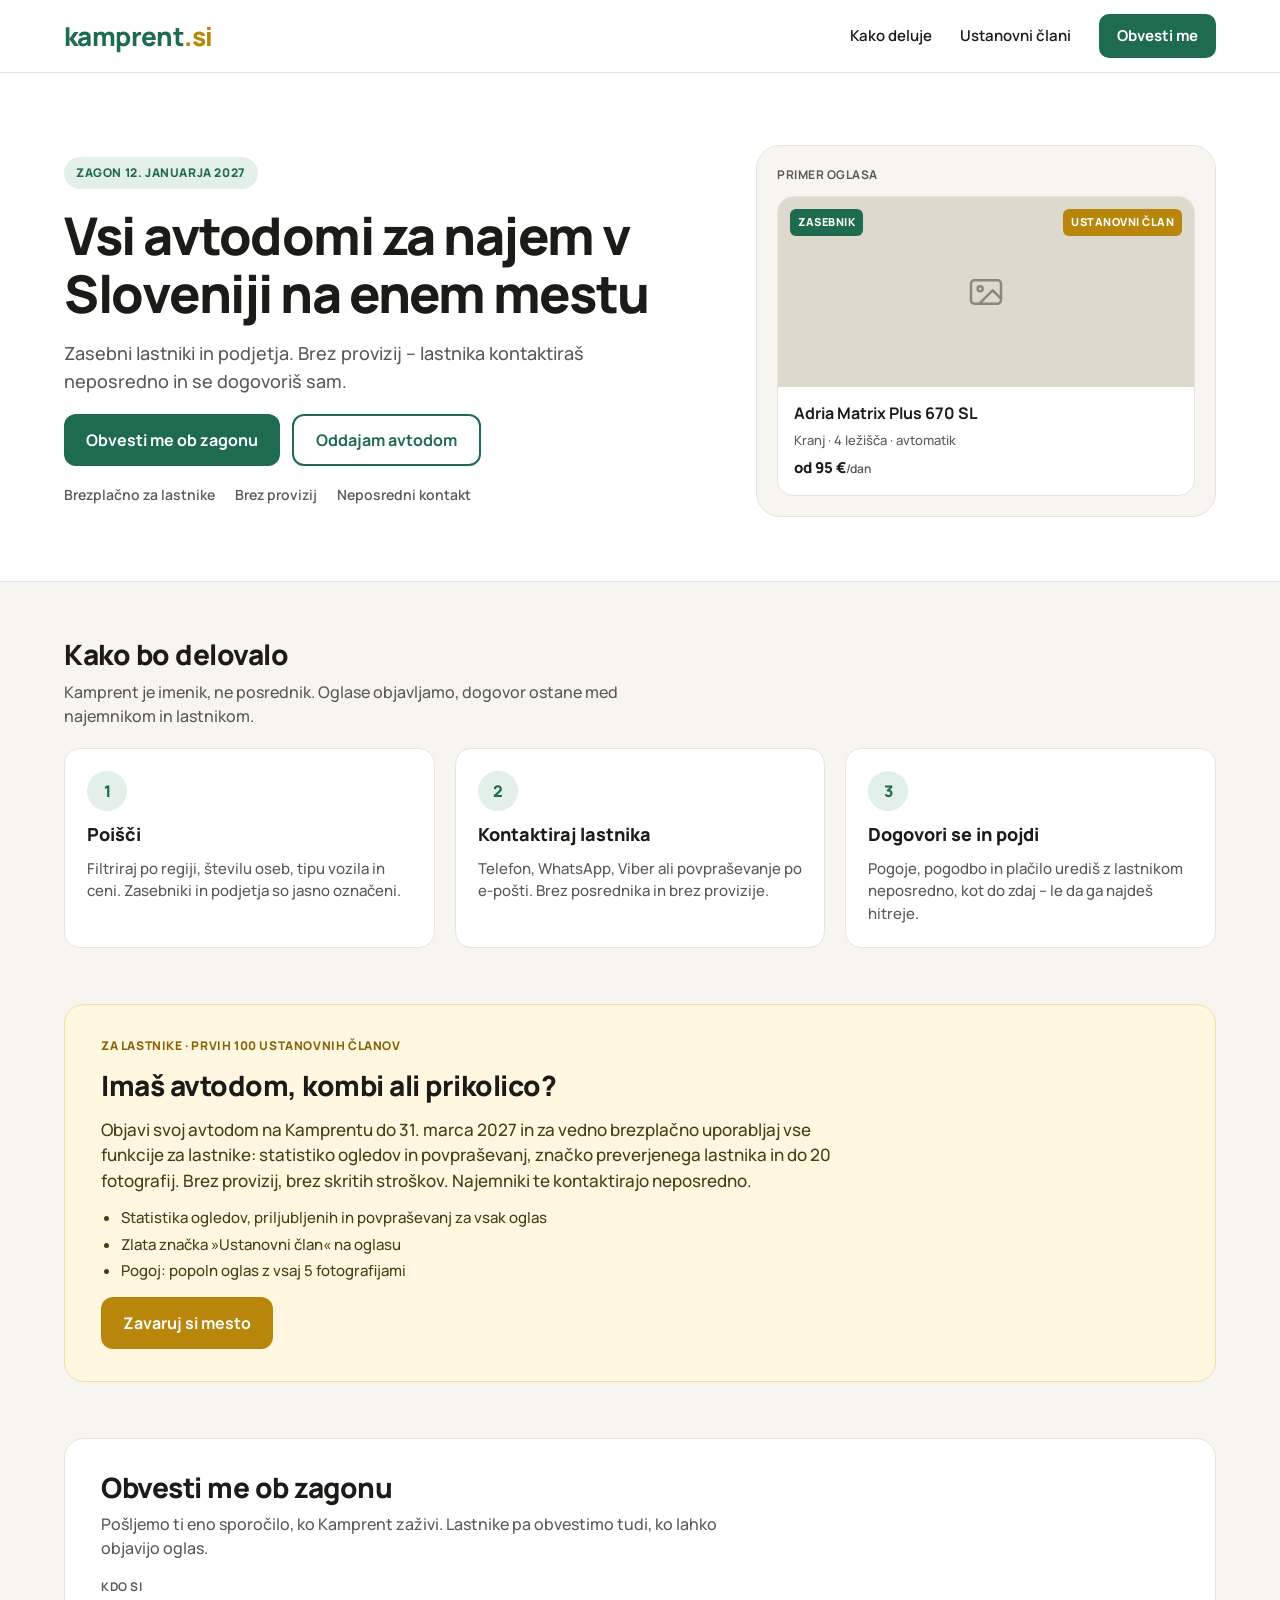
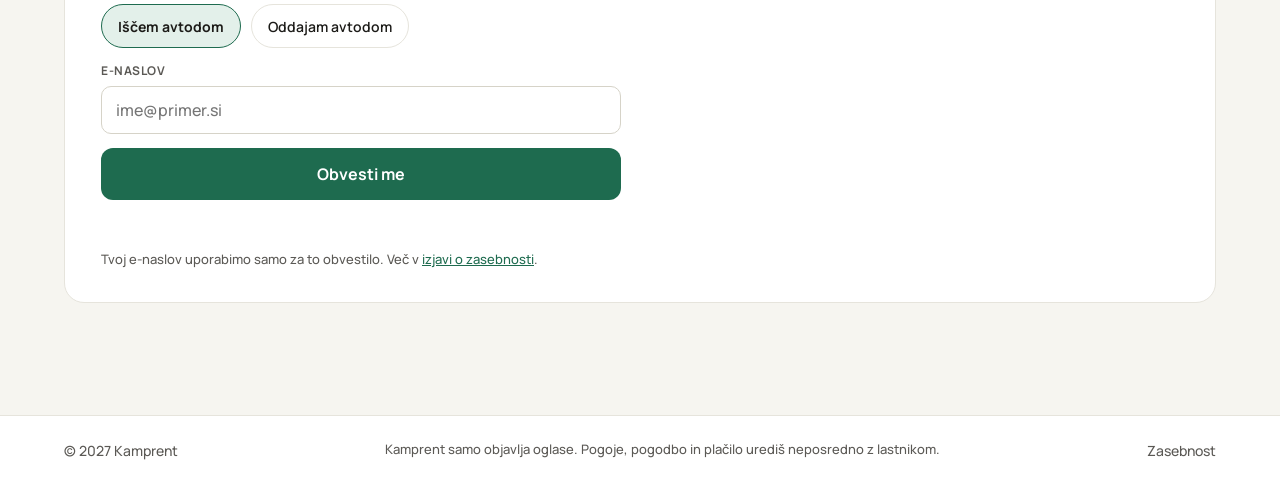
==== index.html @ 02dcafac "first" ====
<!doctype html>
<html lang="sl">
<head>
<meta charset="utf-8">
<meta name="viewport" content="width=device-width, initial-scale=1">
<title>Kamprent – vsi avtodomi za najem v Sloveniji na enem mestu</title>
<meta name="description" content="Brezplačen imenik avtodomov, kombijev in prikolic za najem v Sloveniji. Brez provizij, lastnika kontaktiraš neposredno. Zagon 12. januarja 2027.">
<link rel="canonical" href="https://kamprent.si/">
<meta property="og:type" content="website">
<meta property="og:locale" content="sl_SI">
<meta property="og:site_name" content="Kamprent">
<meta property="og:title" content="Kamprent – vsi avtodomi za najem v Sloveniji na enem mestu">
<meta property="og:description" content="Brezplačno, brez provizij, neposredni kontakt z lastnikom. Prvih 100 lastnikov postane ustanovni član.">
<meta property="og:url" content="https://kamprent.si/">
<meta name="theme-color" content="#1E6B4F">
<link rel="icon" href="favicon.svg" type="image/svg+xml">
<link rel="preconnect" href="https://fonts.googleapis.com">
<link rel="preconnect" href="https://fonts.gstatic.com" crossorigin>
<link rel="stylesheet" href="https://fonts.googleapis.com/css2?family=Manrope:wght@500;600;700;800&display=swap">
<link rel="stylesheet" href="style.css">
</head>
<body>

<header class="header">
  <div class="container">
    <a class="logo" href="/">kamprent<span>.si</span></a>
    <nav class="nav" aria-label="Glavna navigacija">
      <a class="link" href="#kako">Kako deluje</a>
      <a class="link" href="#clani">Ustanovni člani</a>
      <a class="btn btn-sm" href="#obvestilo">Obvesti me</a>
    </nav>
  </div>
</header>

<main>
  <div class="hero">
    <div class="container">
      <div class="hero-copy">
        <span class="pill">Zagon 12. januarja 2027</span>
        <h1>Vsi avtodomi za najem v Sloveniji na enem mestu</h1>
        <p class="lead">Zasebni lastniki in podjetja. Brez provizij – lastnika kontaktiraš neposredno in se dogovoriš sam.</p>
        <div class="hero-actions">
          <a class="btn" href="#obvestilo">Obvesti me ob zagonu</a>
          <a class="btn btn-outline" href="#clani">Oddajam avtodom</a>
        </div>
        <ul class="facts">
          <li>Brezplačno za lastnike</li>
          <li>Brez provizij</li>
          <li>Neposredni kontakt</li>
        </ul>
      </div>

      <div class="hero-card" aria-hidden="true">
        <div class="sample">
          <span class="sample-label">Primer oglasa</span>
          <div class="card">
            <div class="photo">
              <svg width="40" height="40" viewBox="0 0 24 24" fill="none" stroke="#8C877A" stroke-width="1.5" stroke-linecap="round" stroke-linejoin="round"><rect x="3" y="5" width="18" height="14" rx="2"/><circle cx="8.5" cy="10" r="1.5"/><path d="M21 16l-5-5-8 8"/></svg>
              <span class="badge private">Zasebnik</span>
              <span class="badge founder">Ustanovni član</span>
            </div>
            <div class="body">
              <span class="title">Adria Matrix Plus 670 SL</span>
              <span class="meta">Kranj · 4 ležišča · avtomatik</span>
              <span class="price">od 95 €<small>/dan</small></span>
            </div>
          </div>
        </div>
      </div>
    </div>
  </div>

  <section id="kako">
    <div class="container">
      <div class="section-head">
        <h2>Kako bo delovalo</h2>
        <p>Kamprent je imenik, ne posrednik. Oglase objavljamo, dogovor ostane med najemnikom in lastnikom.</p>
      </div>
      <div class="grid three">
        <div class="panel">
          <span class="step">1</span>
          <h3>Poišči</h3>
          <p>Filtriraj po regiji, številu oseb, tipu vozila in ceni. Zasebniki in podjetja so jasno označeni.</p>
        </div>
        <div class="panel">
          <span class="step">2</span>
          <h3>Kontaktiraj lastnika</h3>
          <p>Telefon, WhatsApp, Viber ali povpraševanje po e-pošti. Brez posrednika in brez provizije.</p>
        </div>
        <div class="panel">
          <span class="step">3</span>
          <h3>Dogovori se in pojdi</h3>
          <p>Pogoje, pogodbo in plačilo urediš z lastnikom neposredno, kot do zdaj – le da ga najdeš hitreje.</p>
        </div>
      </div>
    </div>
  </section>

  <section id="clani">
    <div class="container">
      <div class="founders">
        <span class="eyebrow">Za lastnike · Prvih 100 ustanovnih članov</span>
        <h2>Imaš avtodom, kombi ali prikolico?</h2>
        <p>Objavi svoj avtodom na Kamprentu do 31. marca 2027 in za vedno brezplačno uporabljaj vse funkcije za lastnike: statistiko ogledov in povpraševanj, značko preverjenega lastnika in do 20 fotografij. Brez provizij, brez skritih stroškov. Najemniki te kontaktirajo neposredno.</p>
        <ul>
          <li>Statistika ogledov, priljubljenih in povpraševanj za vsak oglas</li>
          <li>Zlata značka »Ustanovni član« na oglasu</li>
          <li>Pogoj: popoln oglas z vsaj 5 fotografijami</li>
        </ul>
        <div><a class="btn btn-gold" href="#obvestilo">Zavaruj si mesto</a></div>
      </div>
    </div>
  </section>

  <section id="obvestilo">
    <div class="container">
      <div class="signup">
        <div class="section-head" style="margin: 0">
          <h2>Obvesti me ob zagonu</h2>
          <p>Pošljemo ti eno sporočilo, ko Kamprent zaživi. Lastnike pa obvestimo tudi, ko lahko objavijo oglas.</p>
        </div>
        <form id="signup" action="/api/signup" method="post" novalidate>
          <fieldset>
            <legend>Kdo si</legend>
            <label class="choice"><input type="radio" name="role" value="najemnik" checked><span>Iščem avtodom</span></label>
            <label class="choice"><input type="radio" name="role" value="lastnik"><span>Oddajam avtodom</span></label>
          </fieldset>
          <label class="field">E-naslov
            <input type="email" name="email" autocomplete="email" inputmode="email" required placeholder="ime@primer.si">
          </label>
          <div class="hp" aria-hidden="true">
            <label>Ne izpolni tega polja <input type="text" name="website" tabindex="-1" autocomplete="off"></label>
          </div>
          <button class="btn" type="submit">Obvesti me</button>
          <p class="status" id="status" role="status" aria-live="polite"></p>
          <p class="note">Tvoj e-naslov uporabimo samo za to obvestilo. Več v <a href="zasebnost.html">izjavi o zasebnosti</a>.</p>
        </form>
      </div>
    </div>
  </section>
</main>

<footer class="footer">
  <div class="container">
    <span>© 2027 Kamprent</span>
    <p class="disclaimer">Kamprent samo objavlja oglase. Pogoje, pogodbo in plačilo urediš neposredno z lastnikom.</p>
    <a href="zasebnost.html">Zasebnost</a>
  </div>
</footer>

<script src="signup.js" defer></script>
</body>
</html>
---- style.css ----
:root {
  --ground: #F6F5F0;
  --surface: #FFFFFF;
  --ink: #1C1B18;
  --muted: #5B5955;
  --faint: #8C877A;
  --line: #E6E4DC;
  --input: #D6D3C8;
  --pine: #1E6B4F;
  --pine-dark: #154F3A;
  --pine-tint: #E3F0EA;
  --gold: #B8860B;
  --gold-dark: #8A6508;
  --gold-tint: #FFF7E0;
  --gold-line: #F1DFA6;
  --gold-text: #4A3C14;
  --danger: #B3261E;
  --photo: #DDD9CC;
}

*, *::before, *::after { box-sizing: border-box; }

html { scroll-behavior: smooth; }

body {
  margin: 0;
  background: var(--ground);
  color: var(--ink);
  font-family: Manrope, system-ui, sans-serif;
  font-weight: 500;
  font-size: 15px;
  line-height: 1.5;
  -webkit-font-smoothing: antialiased;
}

a { color: var(--pine); }
a:hover { color: var(--pine-dark); }

:focus-visible { outline: 3px solid var(--pine); outline-offset: 2px; }

.container { max-width: 1200px; margin: 0 auto; padding: 0 20px; }

.sr-only {
  position: absolute; width: 1px; height: 1px; overflow: hidden;
  clip: rect(0 0 0 0); white-space: nowrap;
}

/* Header */
.header { background: var(--surface); border-bottom: 1px solid var(--line); }
.header .container {
  min-height: 64px; display: flex; align-items: center;
  justify-content: space-between; gap: 16px; flex-wrap: wrap;
}
.logo {
  font-size: 22px; font-weight: 800; letter-spacing: -0.6px;
  color: var(--pine); text-decoration: none;
}
.logo span { color: var(--gold); }
.nav { display: flex; align-items: center; gap: 28px; }
.nav a.link { font-size: 15px; font-weight: 600; color: var(--ink); text-decoration: none; display: none; }
.nav a.link:hover { color: var(--pine); }

/* Buttons */
.btn {
  display: inline-flex; align-items: center; justify-content: center; gap: 8px;
  height: 52px; padding: 0 22px; border: 0; border-radius: 12px;
  background: var(--pine); color: #fff; font: inherit; font-size: 16px; font-weight: 700;
  text-decoration: none; cursor: pointer;
}
.btn:hover { background: var(--pine-dark); color: #fff; }
.btn-sm { height: 44px; padding: 0 18px; font-size: 15px; border-radius: 10px; }
.btn-gold { background: var(--gold); }
.btn-gold:hover { background: var(--gold-dark); }
.btn[disabled] { opacity: 0.6; cursor: wait; }

/* Hero */
.hero { background: var(--surface); border-bottom: 1px solid var(--line); }
.hero .container {
  padding-top: 40px; padding-bottom: 44px;
  display: flex; flex-wrap: wrap; gap: 40px; align-items: center;
}
.hero-copy { flex: 1 1 440px; display: flex; flex-direction: column; gap: 18px; }
.pill {
  align-self: flex-start; font-size: 12px; font-weight: 800; text-transform: uppercase;
  letter-spacing: 0.6px; padding: 7px 12px; border-radius: 99px;
  background: var(--pine-tint); color: var(--pine);
}
h1 { margin: 0; font-size: 34px; line-height: 1.1; font-weight: 800; letter-spacing: -0.8px; }
h2 { margin: 0; font-size: 22px; line-height: 1.2; font-weight: 800; letter-spacing: -0.3px; }
.lead { margin: 0; font-size: 17px; line-height: 1.55; color: var(--muted); max-width: 540px; }
.facts {
  display: flex; flex-wrap: wrap; gap: 6px 20px; padding: 0; margin: 0; list-style: none;
  font-size: 14px; font-weight: 600; color: var(--muted);
}
.hero-actions { display: flex; flex-wrap: wrap; gap: 12px; }
.btn-outline { background: var(--surface); color: var(--pine); border: 2px solid var(--pine); }
.btn-outline:hover { background: var(--pine-tint); color: var(--pine-dark); }

/* Sample listing card */
.hero-card { flex: 1 1 340px; max-width: 460px; }
.sample {
  background: var(--ground); border: 1px solid var(--line); border-radius: 24px; padding: 20px;
  display: flex; flex-direction: column; gap: 12px;
}
.sample-label { font-size: 12px; font-weight: 700; text-transform: uppercase; letter-spacing: 0.5px; color: var(--muted); }
.card { display: flex; flex-direction: column; background: var(--surface); border: 1px solid var(--line); border-radius: 16px; overflow: hidden; }
.card .photo {
  height: 190px; background: var(--photo); position: relative;
  display: flex; align-items: center; justify-content: center;
}
.badge {
  position: absolute; top: 12px; left: 12px; font-size: 11px; font-weight: 800;
  letter-spacing: 0.5px; text-transform: uppercase; padding: 5px 8px; border-radius: 6px; color: #fff;
}
.badge.private { background: var(--pine); }
.badge.company { background: var(--ink); }
.badge.founder { left: auto; right: 12px; background: var(--gold); }
.card .body { padding: 14px 16px 16px; display: flex; flex-direction: column; gap: 6px; }
.card .title { font-size: 16px; font-weight: 700; }
.card .meta { font-size: 13px; color: var(--muted); }
.card .price { font-size: 15px; font-weight: 800; }
.card .price small { font-size: 12px; font-weight: 600; color: var(--muted); }

/* Sections */
section { padding: 40px 0 0; }
section:last-of-type { padding-bottom: 56px; }
.section-head { display: flex; flex-direction: column; gap: 8px; margin-bottom: 20px; }
.section-head p { margin: 0; color: var(--muted); font-size: 16px; max-width: 640px; }

.grid { display: grid; gap: 16px; grid-template-columns: 1fr; }
.panel { background: var(--surface); border: 1px solid var(--line); border-radius: 16px; padding: 22px; display: flex; flex-direction: column; gap: 10px; }
.panel h3 { margin: 0; font-size: 18px; font-weight: 800; }
.panel p { margin: 0; color: var(--muted); font-size: 15px; line-height: 1.5; }
.step {
  width: 40px; height: 40px; border-radius: 99px; background: var(--pine-tint); color: var(--pine);
  font-weight: 800; font-size: 16px; display: flex; align-items: center; justify-content: center;
}

/* Founders */
.founders {
  background: var(--gold-tint); border: 1px solid var(--gold-line); border-radius: 20px;
  padding: 24px; display: flex; flex-direction: column; gap: 14px;
}
.founders .eyebrow { font-size: 12px; font-weight: 800; color: var(--gold-dark); text-transform: uppercase; letter-spacing: 0.6px; }
.founders p { margin: 0; font-size: 17px; line-height: 1.5; color: var(--gold-text); max-width: 760px; }
.founders ul { margin: 0; padding-left: 20px; color: var(--gold-text); display: flex; flex-direction: column; gap: 4px; }

/* Signup */
.signup { background: var(--surface); border: 1px solid var(--line); border-radius: 20px; padding: 24px; display: flex; flex-direction: column; gap: 18px; }
form { display: flex; flex-direction: column; gap: 14px; max-width: 520px; }
fieldset { border: 0; padding: 0; margin: 0; display: flex; flex-wrap: wrap; gap: 10px; }
legend, label.field { font-size: 12px; font-weight: 700; text-transform: uppercase; letter-spacing: 0.5px; color: var(--muted); }
legend { margin-bottom: 8px; padding: 0; }
.choice { position: relative; }
.choice input { position: absolute; opacity: 0; inset: 0; }
.choice span {
  display: flex; align-items: center; height: 44px; padding: 0 16px; border-radius: 99px;
  background: var(--surface); border: 1px solid var(--line); font-size: 14px; font-weight: 600; color: var(--ink); cursor: pointer;
}
.choice input:checked + span { background: var(--pine-tint); border-color: var(--pine); font-weight: 700; }
.choice input:focus-visible + span { outline: 3px solid var(--pine); outline-offset: 2px; }
label.field { display: flex; flex-direction: column; gap: 6px; }
input[type="email"] {
  height: 48px; padding: 0 14px; border: 1px solid var(--input); border-radius: 10px;
  font: inherit; font-size: 16px; font-weight: 500; color: var(--ink); background: var(--surface);
  text-transform: none; letter-spacing: normal;
}
.hp { position: absolute; left: -9999px; }
.note { font-size: 13px; color: var(--muted); margin: 0; }
.status { font-size: 15px; font-weight: 600; margin: 0; min-height: 22px; }
.status.ok { color: var(--pine); }
.status.err { color: var(--danger); }

/* Footer */
.footer { margin-top: 56px; background: var(--surface); border-top: 1px solid var(--line); }
.footer .container {
  padding-top: 24px; padding-bottom: 24px; display: flex; flex-wrap: wrap;
  gap: 12px 28px; justify-content: space-between; font-size: 14px; color: var(--muted);
}
.footer a { color: var(--muted); text-decoration: none; }
.footer a:hover { color: var(--pine); }
.disclaimer { font-size: 13px; color: var(--muted); margin: 0; }

/* Legal page */
.legal { max-width: 720px; padding-top: 40px; display: flex; flex-direction: column; gap: 14px; }
.legal h2 { margin-top: 16px; }
.legal p, .legal li { color: var(--muted); font-size: 16px; line-height: 1.6; margin: 0; }
.legal ul { padding-left: 20px; display: flex; flex-direction: column; gap: 6px; }

@media (min-width: 900px) {
  .container { padding: 0 24px; }
  .header .container { min-height: 72px; }
  .logo { font-size: 26px; }
  .nav a.link { display: inline; }
  h1 { font-size: 52px; letter-spacing: -1.5px; }
  h2 { font-size: 28px; letter-spacing: -0.5px; }
  .hero .container { padding-top: 72px; padding-bottom: 64px; gap: 48px; }
  .lead { font-size: 18px; }
  section { padding-top: 56px; }
  .grid.three { grid-template-columns: repeat(3, minmax(0, 1fr)); gap: 20px; }
  .grid.two { grid-template-columns: repeat(2, minmax(0, 1fr)); gap: 20px; }
  .founders, .signup { padding: 32px 36px; }
}
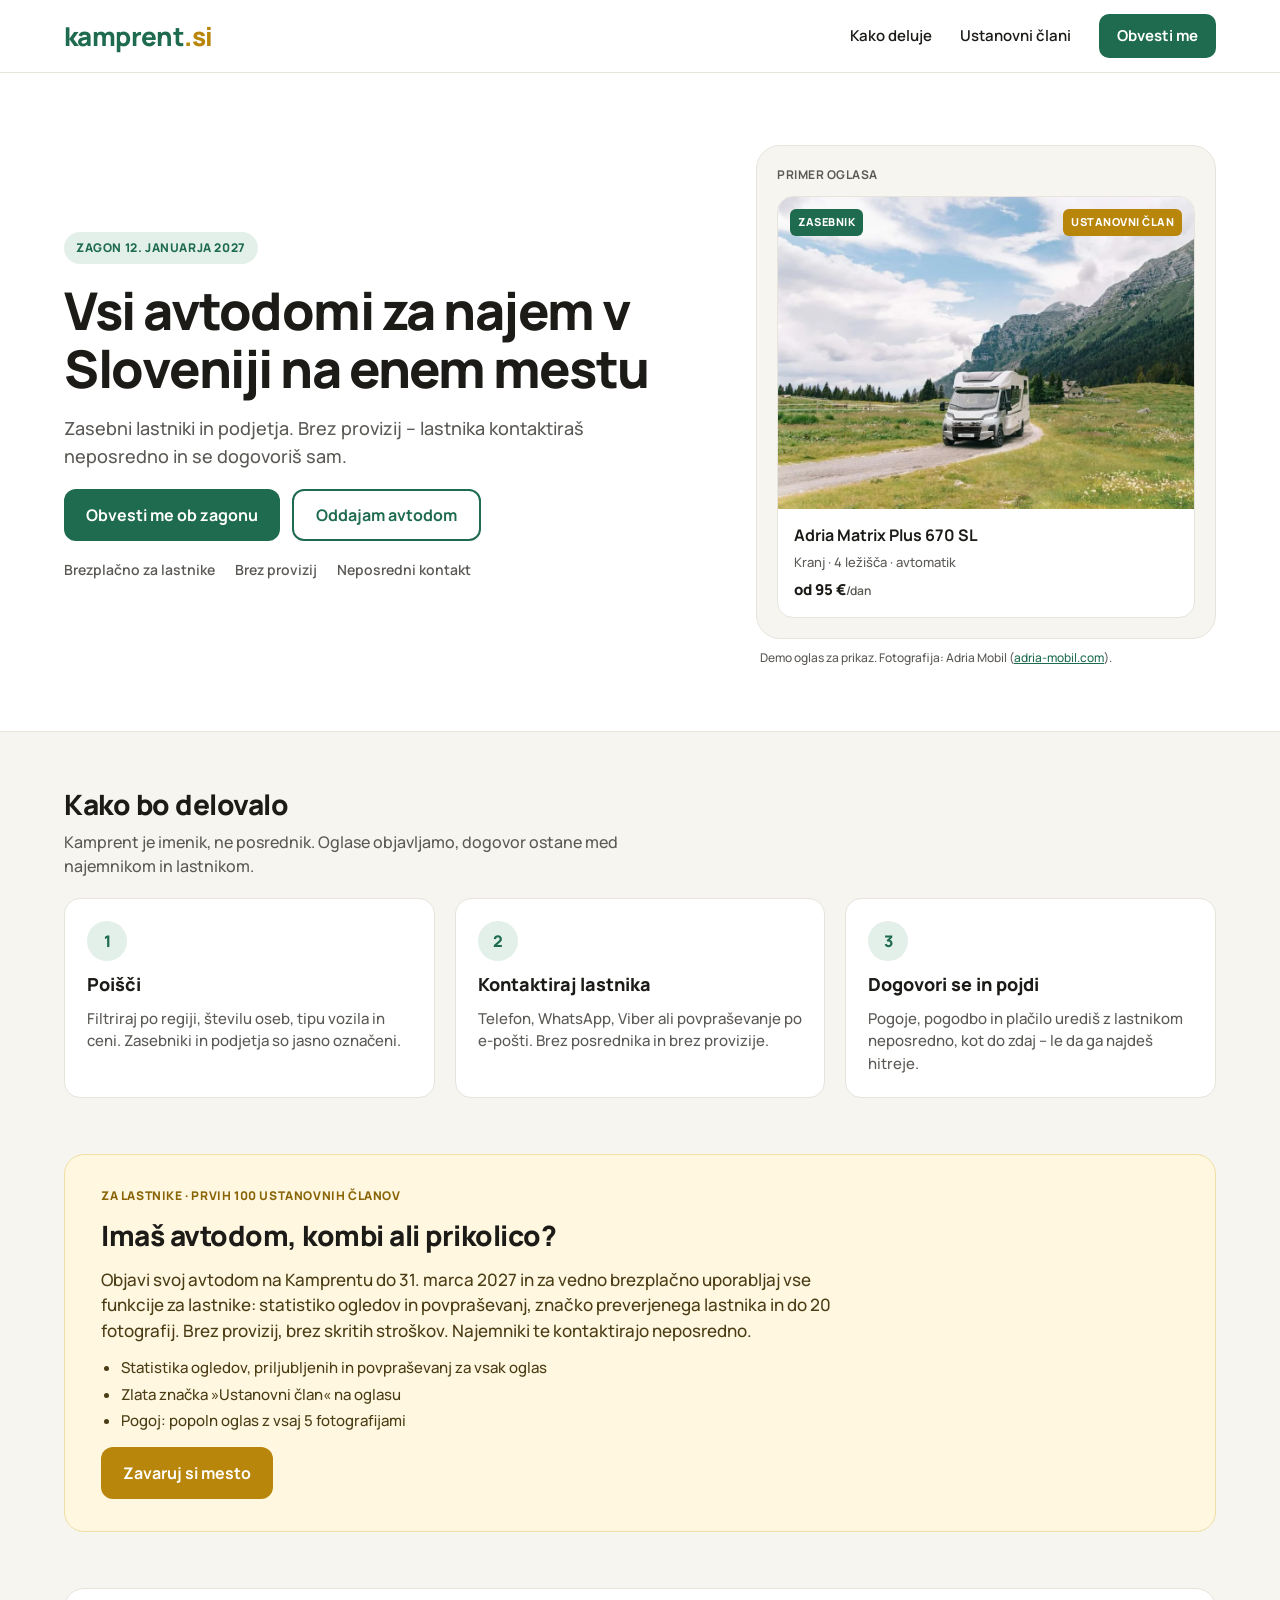
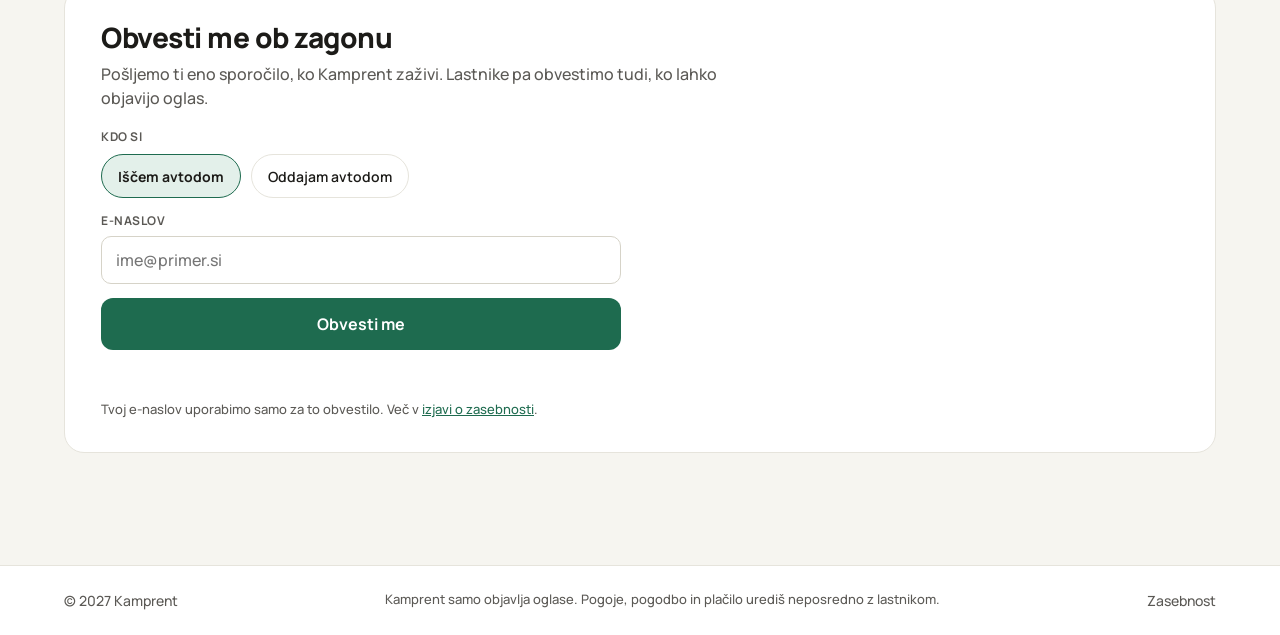
==== commit 7b510ed0: "Add Adria demo photo to sample ad, update README for D1" ====
--- a/index.html
+++ b/index.html
@@ -50,12 +50,12 @@
         </ul>
       </div>
 
-      <div class="hero-card" aria-hidden="true">
-        <div class="sample">
+      <div class="hero-card">
+        <div class="sample" aria-hidden="true">
           <span class="sample-label">Primer oglasa</span>
           <div class="card">
             <div class="photo">
-              <svg width="40" height="40" viewBox="0 0 24 24" fill="none" stroke="#8C877A" stroke-width="1.5" stroke-linecap="round" stroke-linejoin="round"><rect x="3" y="5" width="18" height="14" rx="2"/><circle cx="8.5" cy="10" r="1.5"/><path d="M21 16l-5-5-8 8"/></svg>
+              <img src="img/sample-ad.webp" width="960" height="720" alt="">
               <span class="badge private">Zasebnik</span>
               <span class="badge founder">Ustanovni član</span>
             </div>
@@ -66,6 +66,7 @@
             </div>
           </div>
         </div>
+        <p class="credit">Demo oglas za prikaz. Fotografija: Adria Mobil (<a href="https://sl.adria-mobil.com/avtodomi/matrix/" rel="noopener">adria-mobil.com</a>).</p>
       </div>
     </div>
   </div>
--- a/style.css
+++ b/style.css
@@ -105,9 +105,10 @@
 .sample-label { font-size: 12px; font-weight: 700; text-transform: uppercase; letter-spacing: 0.5px; color: var(--muted); }
 .card { display: flex; flex-direction: column; background: var(--surface); border: 1px solid var(--line); border-radius: 16px; overflow: hidden; }
 .card .photo {
-  height: 190px; background: var(--photo); position: relative;
-  display: flex; align-items: center; justify-content: center;
-}
+  aspect-ratio: 4 / 3; background: var(--photo); position: relative; overflow: hidden;
+}
+.card .photo img { display: block; width: 100%; height: 100%; object-fit: cover; }
+.credit { margin: 10px 4px 0; font-size: 12px; color: var(--muted); }
 .badge {
   position: absolute; top: 12px; left: 12px; font-size: 11px; font-weight: 800;
   letter-spacing: 0.5px; text-transform: uppercase; padding: 5px 8px; border-radius: 6px; color: #fff;
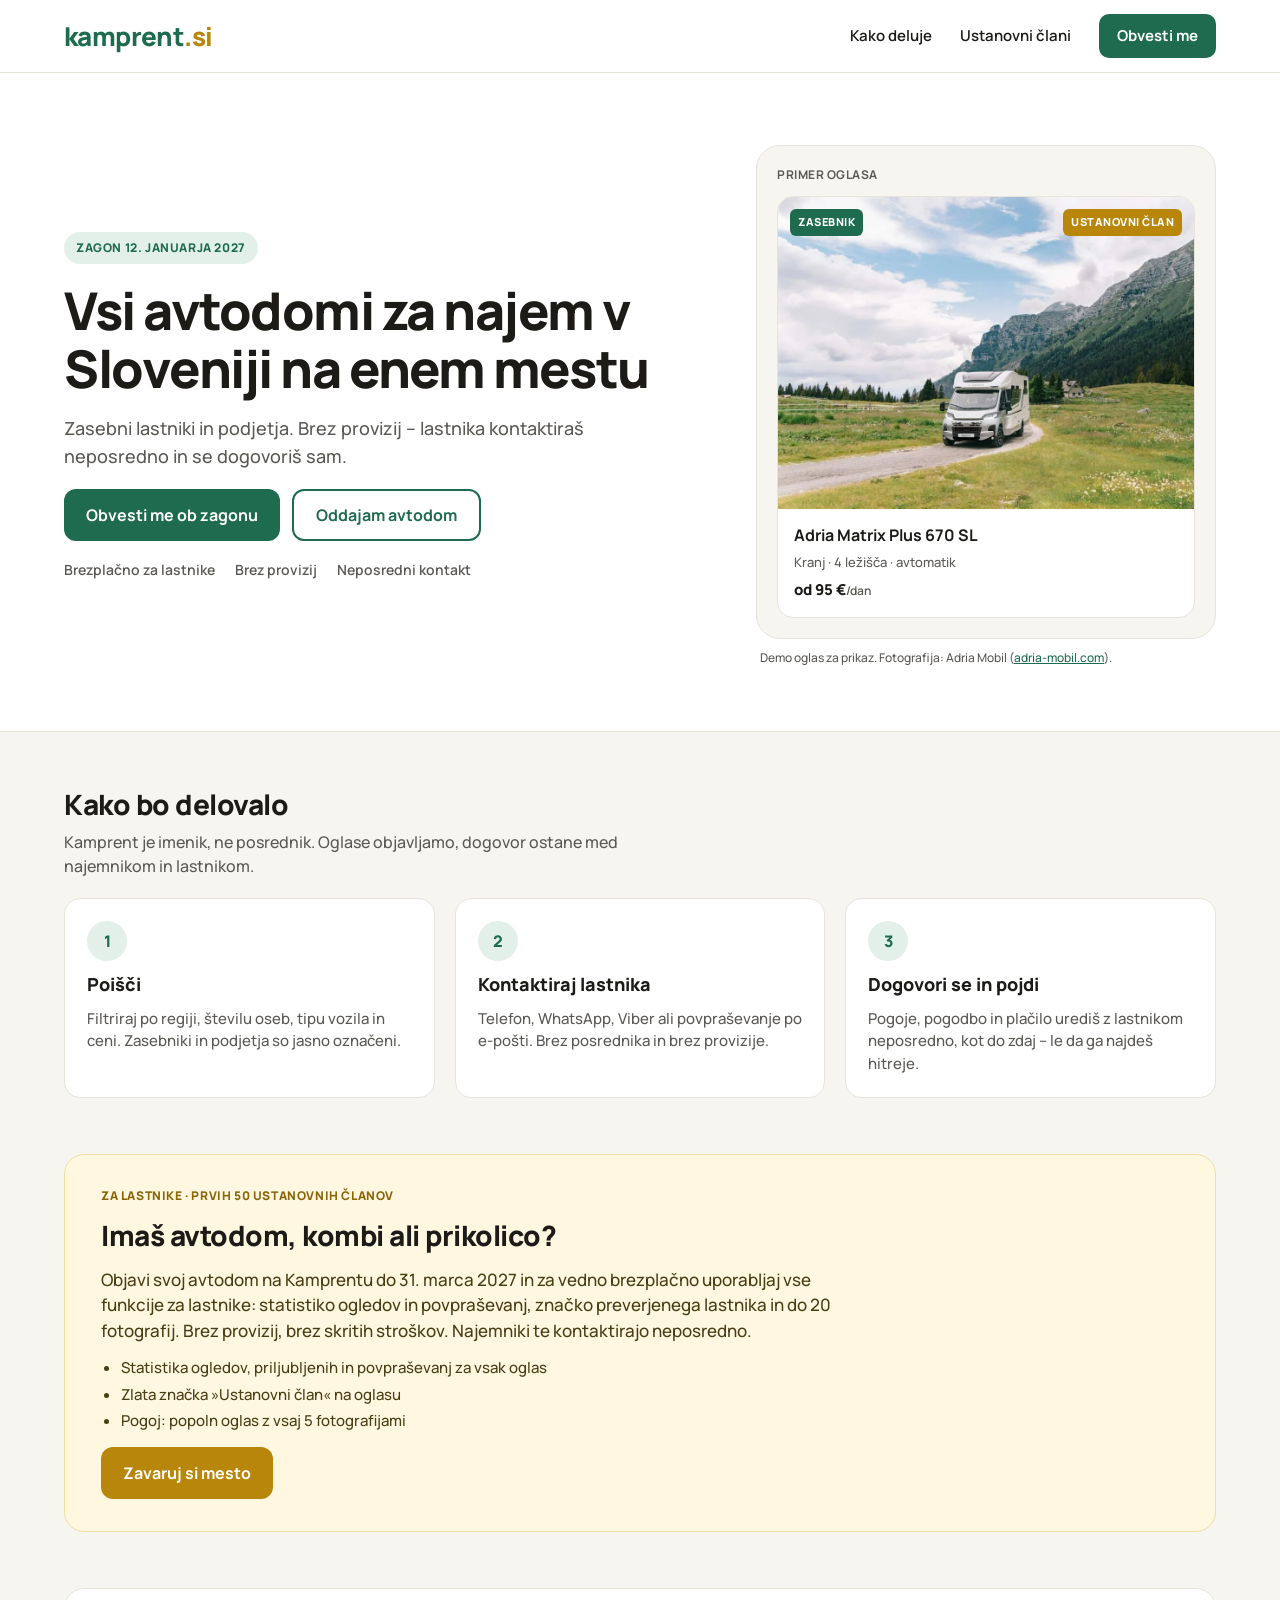
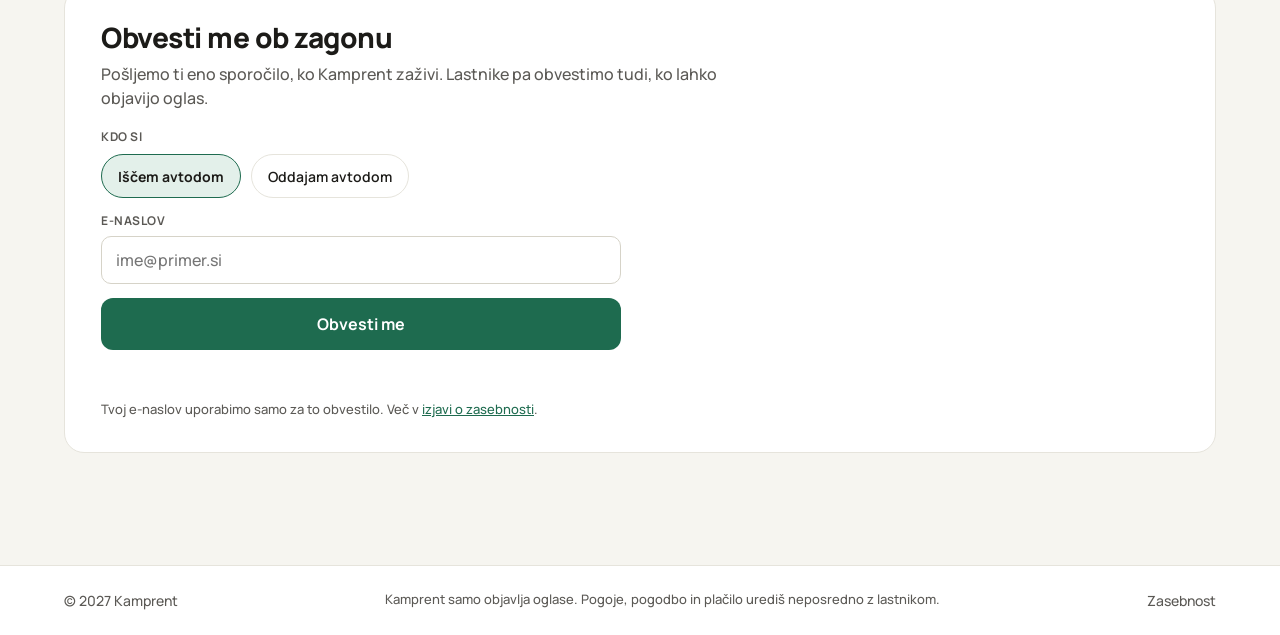
==== commit 63072e3d: "Limit founding members to the first 50" ====
--- a/index.html
+++ b/index.html
@@ -10,7 +10,7 @@
 <meta property="og:locale" content="sl_SI">
 <meta property="og:site_name" content="Kamprent">
 <meta property="og:title" content="Kamprent – vsi avtodomi za najem v Sloveniji na enem mestu">
-<meta property="og:description" content="Brezplačno, brez provizij, neposredni kontakt z lastnikom. Prvih 100 lastnikov postane ustanovni član.">
+<meta property="og:description" content="Brezplačno, brez provizij, neposredni kontakt z lastnikom. Prvih 50 lastnikov postane ustanovni član.">
 <meta property="og:url" content="https://kamprent.si/">
 <meta name="theme-color" content="#1E6B4F">
 <link rel="icon" href="favicon.svg" type="image/svg+xml">
@@ -100,7 +100,7 @@
   <section id="clani">
     <div class="container">
       <div class="founders">
-        <span class="eyebrow">Za lastnike · Prvih 100 ustanovnih članov</span>
+        <span class="eyebrow">Za lastnike · Prvih 50 ustanovnih članov</span>
         <h2>Imaš avtodom, kombi ali prikolico?</h2>
         <p>Objavi svoj avtodom na Kamprentu do 31. marca 2027 in za vedno brezplačno uporabljaj vse funkcije za lastnike: statistiko ogledov in povpraševanj, značko preverjenega lastnika in do 20 fotografij. Brez provizij, brez skritih stroškov. Najemniki te kontaktirajo neposredno.</p>
         <ul>
@@ -123,8 +123,8 @@
         <form id="signup" action="/api/signup" method="post" novalidate>
           <fieldset>
             <legend>Kdo si</legend>
-            <label class="choice"><input type="radio" name="role" value="najemnik" checked><span>Iščem avtodom</span></label>
-            <label class="choice"><input type="radio" name="role" value="lastnik"><span>Oddajam avtodom</span></label>
+            <label class="choice"><input type="radio" name="role" value="renter" checked><span>Iščem avtodom</span></label>
+            <label class="choice"><input type="radio" name="role" value="owner"><span>Oddajam avtodom</span></label>
           </fieldset>
           <label class="field">E-naslov
             <input type="email" name="email" autocomplete="email" inputmode="email" required placeholder="ime@primer.si">
